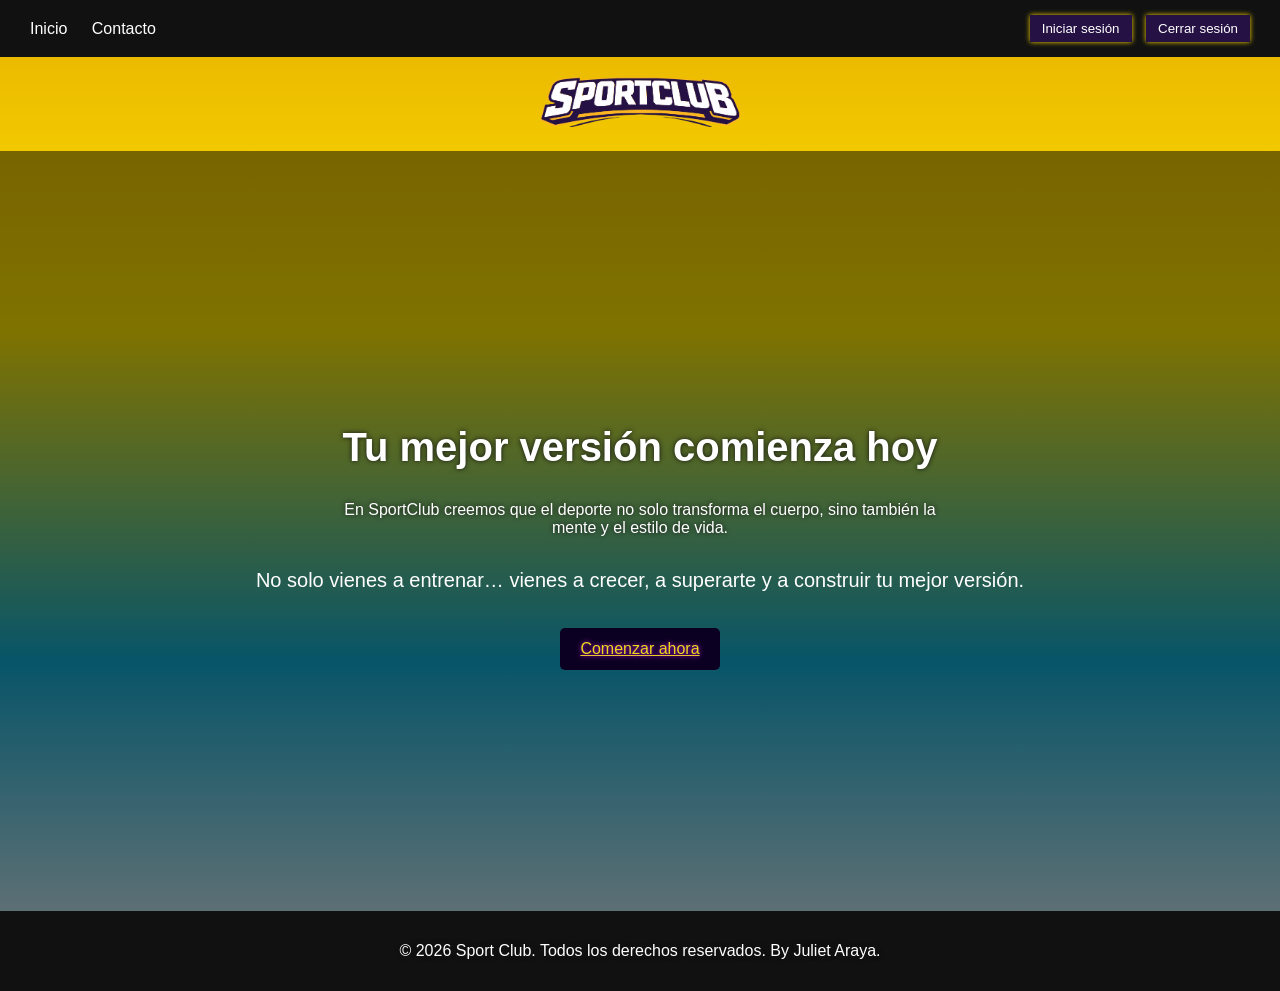
==== index.html @ 515625bf "Fix navbar link to point to the correct page" ====
<!DOCTYPE html>
<html lang="es">
<head>
    <meta charset="UTF-8">
    <meta name="viewport" content="width=device-width, initial-scale=1.0">
    <title>Sport Club</title>
    <link rel="icon" type="image/png" href="./img/icon2.png">
    <link rel="stylesheet" href="./css/index_styles.css">
</head>
<body>

    <nav class="navbar">
        <div class="nav-left">
            <a href="./index.html">Inicio</a>
            <a href="./contacto.html">Contacto</a>
        </div>

        <div class="nav-right">
            <button onclick="window.location.href='./login.html'">
                Iniciar sesión
            </button>
            <button onclick="logout()">Cerrar sesión</button>

        <script>
            function logout(){
                localStorage.removeItem("user");
                window.location.href = "login.html";
            }
</script>
        </div>
    </nav>

    <header>
        <div class="logo">
            <img src="./img/logo_empresa_letra_v1.png" alt="Logo Sport Club">
        </div>
    </header>

    <main>
        <section class="hero">
            <h1>Tu mejor versión comienza hoy</h1>

            <p>
                En SportClub creemos que el deporte no solo transforma el cuerpo,
                sino también la mente y el estilo de vida.
            </p>

            <h2>
                No solo vienes a entrenar… vienes a crecer, a superarte y a construir tu mejor versión.
            </h2>

            <a href="./register.html" class="cta">Comenzar ahora</a>
        </section>
    </main>

    <footer>
        <p>&copy; 2026 Sport Club. Todos los derechos reservados. By Juliet Araya.</p>
    </footer>

</body>
</html>
---- css/index_styles.css ----
body{
    margin: 0;
    min-height: 100vh;
    font-family: Arial, sans-serif;
    background: linear-gradient(#e7b100, #ffe600, #0faad1, #f1f1f1);
    background-repeat: no-repeat;
}

.navbar {
    display: flex;
    justify-content: space-between;
    align-items: center;
    padding: 15px 30px;
    background: #111;
    color: white;
}

.navbar a {
    color: white;
    text-decoration: none;
    margin-right: 20px;
}

.nav-right button {
    margin-left: 10px;
    padding: 6px 12px;
    border: none;
    cursor: pointer;
}

header {
    text-align: center;
    padding: 20px;
}

.logo img {
    width: 200px;
}

.hero {
    height: 80vh;
    display: flex;
    flex-direction: column;
    justify-content: center;
    align-items: center;

    text-align: center;
    padding: 20px;

    background: linear-gradient(rgba(0,0,0,0.5), rgba(0,0,0,0.5)),
                url('../img/gym.jpg');
    background-size: cover;
    background-position: center;

    color: white;
}


.hero h1 {
    font-size: 40px;
    margin-bottom: 15px;
    text-shadow: 0px 0px 5px hsl(0, 0%, 8%);
}

.hero p {
    max-width: 600px;
    margin-bottom: 15px;
    text-shadow: 0px 0px 5px hsl(0, 0%, 8%);
}

.hero h2 {
    font-size: 20px;
    font-weight: normal;
}

.cta {
    margin-top: 20px;
    padding: 12px 20px;
    border: none;
    background: #0c0022;
    color: rgb(238, 217, 29);
    font-size: 16px;
    text-shadow: 0px 0px 5px hsl(290, 80%, 51%);
    cursor: pointer;
    border-radius: 5px;
    transition: 0.3s;
}

.cta:hover {
    color: rgb(255, 255, 255);
    background: #67e8ff;
}


footer {
    text-align: center;
    text-shadow: 0px 0px 5px hsl(0, 0%, 8%);
    padding: 15px;
    background: #111;
    color: white;
}

button{
    background-color: #251144;
    color: rgb(255, 255, 255);
    border: 2px solid #e4c40f;
    cursor: pointer;
    box-shadow: #ffd900 0px 0px 5px;
}

button:hover{
    background-color: #3c8ebd;
    border: 2px solid #6af5ff;
}
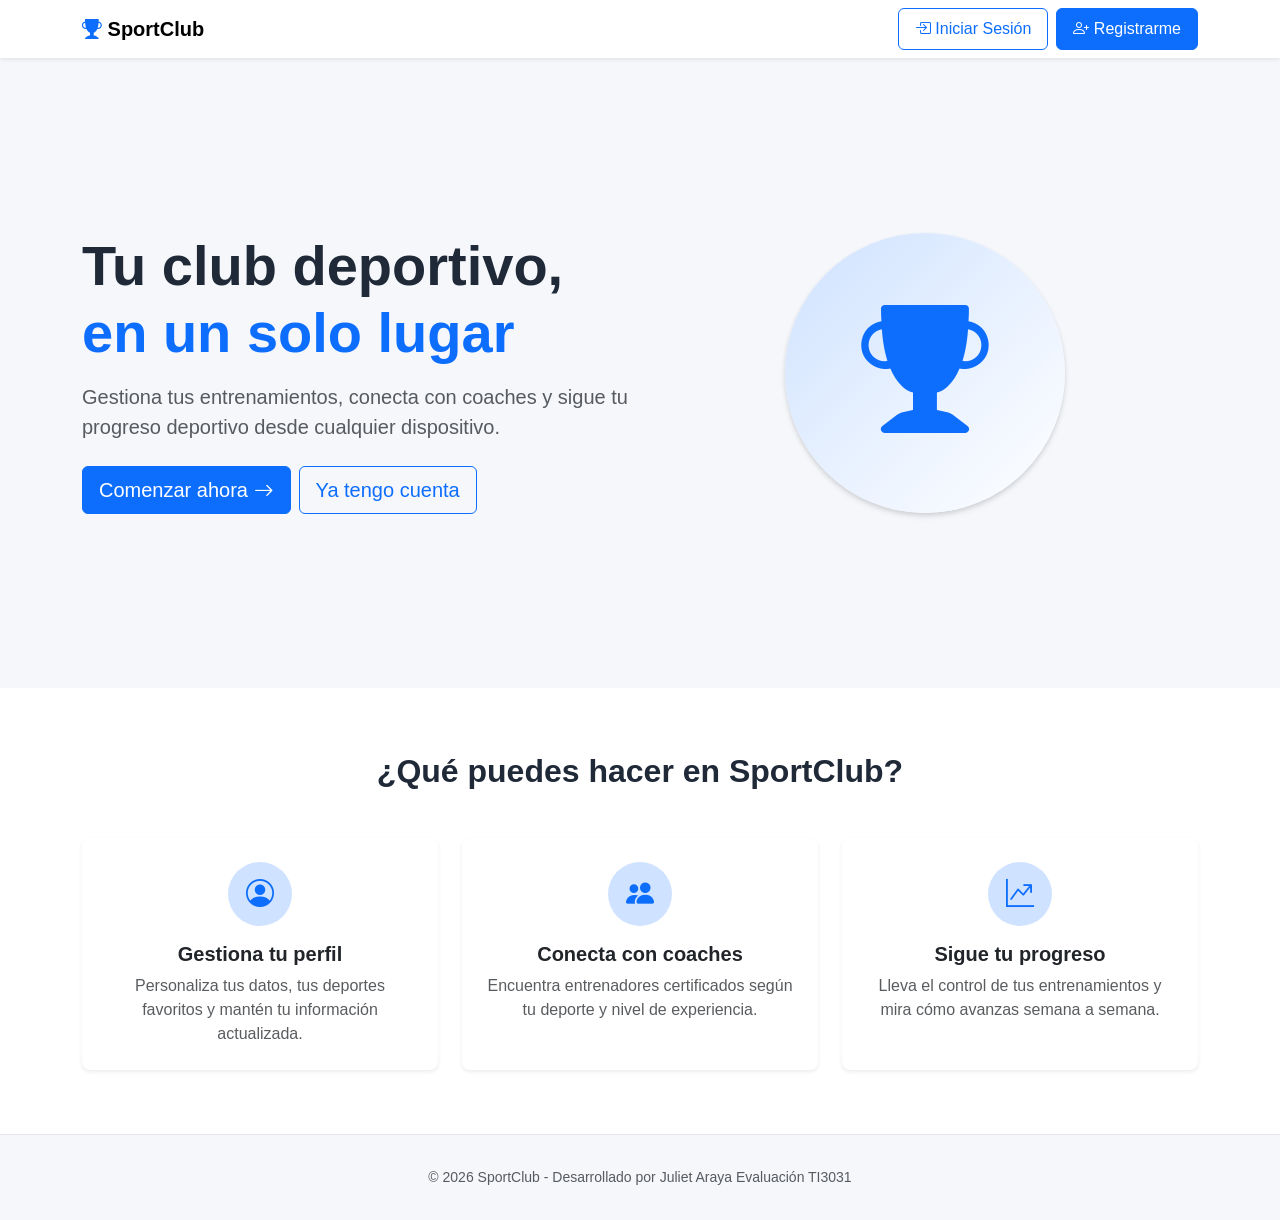
==== commit 1c203f07: "feat: refactor completo a arquitectura con API REST" ====
--- a/index.html
+++ b/index.html
@@ -3,59 +3,122 @@
 <head>
     <meta charset="UTF-8">
     <meta name="viewport" content="width=device-width, initial-scale=1.0">
-    <title>Sport Club</title>
-    <link rel="icon" type="image/png" href="./img/icon2.png">
-    <link rel="stylesheet" href="./css/index_styles.css">
+    <title>SportClub - Sistema Deportivo</title>
+    <link rel="icon" type="image/png" href="assets/img/icon2.png">
+    <link href="https://cdn.jsdelivr.net/npm/bootstrap@5.3.2/dist/css/bootstrap.min.css" rel="stylesheet">
+    <link href="https://cdn.jsdelivr.net/npm/bootstrap-icons@1.11.1/font/bootstrap-icons.css" rel="stylesheet">
+    <link rel="stylesheet" href="css/styles.css">
 </head>
-<body>
+<body class="landing-page">
+    <script>
+        (function() {
+            const u = JSON.parse(localStorage.getItem("user") || "null");
+            const t = localStorage.getItem("token");
+            if (t && u) {
+                const rutas = {
+                    admin: "vistas/admin.html",
+                    coach: "vistas/coach.html",
+                    user: "vistas/user.html"
+                };
+                window.location.href = rutas[u.role] || "vistas/user.html";
+            }
+        })();
+    </script>
 
-    <nav class="navbar">
-        <div class="nav-left">
-            <a href="./index.html">Inicio</a>
-            <a href="./contacto.html">Contacto</a>
-        </div>
-
-        <div class="nav-right">
-            <button onclick="window.location.href='./login.html'">
-                Iniciar sesión
+    <nav class="navbar navbar-expand-lg navbar-light bg-white shadow-sm landing-navbar">
+        <div class="container">
+            <a class="navbar-brand fw-bold" href="index.html">
+                <i class="bi bi-trophy-fill text-primary"></i> SportClub
+            </a>
+            <button class="navbar-toggler" type="button" data-bs-toggle="collapse" data-bs-target="#menuPrincipal">
+                <span class="navbar-toggler-icon"></span>
             </button>
-            <button onclick="logout()">Cerrar sesión</button>
-
-        <script>
-            function logout(){
-                localStorage.removeItem("user");
-                window.location.href = "login.html";
-            }
-</script>
+            <div class="collapse navbar-collapse justify-content-end" id="menuPrincipal">
+                <a href="vistas/login.html" class="btn btn-outline-primary me-2">
+                    <i class="bi bi-box-arrow-in-right"></i> Iniciar Sesión
+                </a>
+                <a href="vistas/registro.html" class="btn btn-primary">
+                    <i class="bi bi-person-plus"></i> Registrarme
+                </a>
+            </div>
         </div>
     </nav>
 
-    <header>
-        <div class="logo">
-            <img src="./img/logo_empresa_letra_v1.png" alt="Logo Sport Club">
+    <section class="hero-section">
+        <div class="container">
+            <div class="row align-items-center">
+                <div class="col-lg-6 text-center text-lg-start">
+                    <h1 class="display-4 fw-bold mb-3">
+                        Tu club deportivo, <span class="text-primary">en un solo lugar</span>
+                    </h1>
+                    <p class="lead text-muted mb-4">
+                        Gestiona tus entrenamientos, conecta con coaches y sigue tu progreso deportivo desde cualquier dispositivo.
+                    </p>
+                    <div class="d-flex gap-2 justify-content-center justify-content-lg-start">
+                        <a href="vistas/registro.html" class="btn btn-primary btn-lg">
+                            Comenzar ahora <i class="bi bi-arrow-right"></i>
+                        </a>
+                        <a href="vistas/login.html" class="btn btn-outline-primary btn-lg">
+                            Ya tengo cuenta
+                        </a>
+                    </div>
+                </div>
+                <div class="col-lg-6 text-center mt-5 mt-lg-0">
+                    <div class="hero-icon-wrap">
+                        <i class="bi bi-trophy-fill"></i>
+                    </div>
+                </div>
+            </div>
         </div>
-    </header>
+    </section>
 
-    <main>
-        <section class="hero">
-            <h1>Tu mejor versión comienza hoy</h1>
+    <section class="features-section">
+        <div class="container">
+            <h2 class="text-center mb-5 fw-bold">¿Qué puedes hacer en SportClub?</h2>
+            <div class="row g-4">
+                <div class="col-md-4">
+                    <div class="card h-100 border-0 shadow-sm text-center p-4">
+                        <div class="feature-icon mx-auto mb-3">
+                            <i class="bi bi-person-circle"></i>
+                        </div>
+                        <h5 class="fw-bold">Gestiona tu perfil</h5>
+                        <p class="text-muted mb-0">
+                            Personaliza tus datos, tus deportes favoritos y mantén tu información actualizada.
+                        </p>
+                    </div>
+                </div>
+                <div class="col-md-4">
+                    <div class="card h-100 border-0 shadow-sm text-center p-4">
+                        <div class="feature-icon mx-auto mb-3">
+                            <i class="bi bi-people-fill"></i>
+                        </div>
+                        <h5 class="fw-bold">Conecta con coaches</h5>
+                        <p class="text-muted mb-0">
+                            Encuentra entrenadores certificados según tu deporte y nivel de experiencia.
+                        </p>
+                    </div>
+                </div>
+                <div class="col-md-4">
+                    <div class="card h-100 border-0 shadow-sm text-center p-4">
+                        <div class="feature-icon mx-auto mb-3">
+                            <i class="bi bi-graph-up-arrow"></i>
+                        </div>
+                        <h5 class="fw-bold">Sigue tu progreso</h5>
+                        <p class="text-muted mb-0">
+                            Lleva el control de tus entrenamientos y mira cómo avanzas semana a semana.
+                        </p>
+                    </div>
+                </div>
+            </div>
+        </div>
+    </section>
 
-            <p>
-                En SportClub creemos que el deporte no solo transforma el cuerpo,
-                sino también la mente y el estilo de vida.
-            </p>
-
-            <h2>
-                No solo vienes a entrenar… vienes a crecer, a superarte y a construir tu mejor versión.
-            </h2>
-
-            <a href="./register.html" class="cta">Comenzar ahora</a>
-        </section>
-    </main>
-
-    <footer>
-        <p>&copy; 2026 Sport Club. Todos los derechos reservados. By Juliet Araya.</p>
+    <footer class="landing-footer">
+        <div class="container text-center text-muted small">
+            © 2026 SportClub - Desarrollado por Juliet Araya Evaluación TI3031
+        </div>
     </footer>
 
+    <script src="https://cdn.jsdelivr.net/npm/bootstrap@5.3.2/dist/js/bootstrap.bundle.min.js"></script>
 </body>
-</html>
+</html>
--- a/css/styles.css
+++ b/css/styles.css
@@ -0,0 +1,333 @@
+/*1. VARIABLES CSS (Custom Properties)*/
+    :root {
+    /* Paleta de colores */
+    --primary: #0d6efd;
+    --primary-dark: #0a58ca;
+    --primary-light: #cfe2ff;
+    --success: #198754;
+    --danger: #dc3545;
+    --warning: #ffc107;
+    --bg-page: #f5f7fb;
+    --bg-card: #ffffff;
+    --text-dark: #1f2937;
+    --text-muted: #6b7280;
+    --border: #e5e7eb;
+    /* Espaciado consistente (escala) */
+    --space-xs: 0.5rem;
+    --space-sm: 0.75rem;
+    --space-md: 1rem;
+    --space-lg: 1.5rem;
+    --space-xl: 2rem;
+    /* Bordes redondeados */
+    --radius-sm: 0.375rem;
+    --radius-md: 0.5rem;
+    --radius-lg: 0.75rem;
+    /* Sombras */
+    --shadow-sm: 0 1px 2px rgba(0,0,0,0.05);
+    --shadow-md: 0 1px 3px rgba(0,0,0,0.05), 0 1px 2px rgba(0,0,0,0.1);
+    --shadow-lg: 0 4px 6px rgba(0,0,0,0.07), 0 2px 4px rgba(0,0,0,0.1);
+    /* Layout */
+    --sidebar-width: 240px;
+    --navbar-height: 56px;
+    }
+    /* Reset / base */
+    body {
+    font-family: -apple-system, BlinkMacSystemFont, "Segoe UI", Roboto, sans-serif;
+    background: var(--bg-page);
+    color: var(--text-dark);
+    line-height: 1.5;
+    }
+    * {
+    -webkit-font-smoothing: antialiased;
+    -moz-osx-font-smoothing: grayscale;
+    }
+
+    /*PÁGINAS DE AUTENTICACIÓN*/
+    .auth-page {
+    min-height: 100vh;
+    display: flex;
+    align-items: center;
+    justify-content: center;
+    background: linear-gradient(135deg, #667eea 0%, #764ba2 100%);
+    padding: var(--space-md);
+    }
+    .auth-card {
+    width: 100%;
+    max-width: 420px;
+    background: var(--bg-card);
+    border-radius: var(--radius-lg);
+    box-shadow: var(--shadow-lg);
+    padding: var(--space-xl);
+    }
+    .auth-card-wide {
+    max-width: 720px; /* registro tiene más campos */
+    }
+    .auth-logo {
+    width: 200px;
+    height: auto;
+    }
+
+    /*LAYOUT DE DASHBOARDS*/
+    .dashboard-body {
+    background: var(--bg-page);
+    }
+    /* Grid: sidebar fijo a la izquierda + contenido flexible */
+    .dashboard-layout {
+    display: grid;
+    grid-template-columns: var(--sidebar-width) 1fr;
+    min-height: calc(100vh - var(--navbar-height));
+    }
+    .sidebar {
+    background: var(--bg-card);
+    border-right: 1px solid var(--border);
+    padding: var(--space-lg) var(--space-md);
+    min-height: 100%;
+    }
+    .sidebar .nav-link {
+    color: var(--text-dark);
+    padding: var(--space-sm) var(--space-md);
+    border-radius: var(--radius-sm);
+    margin-bottom: 4px;
+    transition: all 0.2s ease;
+    }
+    .sidebar .nav-link:hover {
+    background: var(--bg-page);
+    color: var(--primary);
+    }
+    /* Opción "activa": el módulo de la página actual */
+    .sidebar .nav-link.active {
+    background: var(--primary-light);
+    color: var(--primary);
+    font-weight: 600;
+    }
+    .sidebar .nav-link i {
+    margin-right: var(--space-xs);
+    }
+    .main-content {
+    padding: var(--space-xl);
+    }
+
+    /*CARDS (contenedores)*/
+    .card {
+    border: 1px solid var(--border);
+    border-radius: var(--radius-md);
+    box-shadow: var(--shadow-md);
+    transition: box-shadow 0.2s ease;
+    }
+    .card:hover {
+    box-shadow: var(--shadow-lg);
+
+    }
+    .card-header {
+    background: var(--bg-card);
+    border-bottom: 1px solid var(--border);
+    padding: var(--space-md) var(--space-lg);
+    }
+    /*BOTONES (sobrescribir Bootstrap)*/
+    .btn {
+    border-radius: var(--radius-sm);
+    font-weight: 500;
+    padding: 0.5rem 1rem;
+    transition: all 0.2s ease;
+    }
+    .btn-primary {
+    background: var(--primary);
+    border-color: var(--primary);
+    }
+    .btn-primary:hover {
+    background: var(--primary-dark);
+    border-color: var(--primary-dark);
+    transform: translateY(-1px); /* sutil elevación al hover */
+    }
+    /* Botones cuadrados de acción en la tabla */
+    .table .btn-sm {
+    width: 32px;
+    height: 32px;
+    padding: 0;
+    display: inline-flex;
+    align-items: center;
+    justify-content: center;
+    }
+
+    /* --------------------------------------------------------
+    FORMULARIOS
+    -------------------------------------------------------- */
+    .form-label {
+    font-weight: 500;
+    color: var(--text-dark);
+    margin-bottom: 0.25rem;
+    }
+    .form-control,
+    .form-select {
+    border: 1px solid var(--border);
+    border-radius: var(--radius-sm);
+    padding: 0.5rem 0.75rem;
+    transition: border-color 0.2s ease, box-shadow 0.2s ease;
+    }
+    /* Estado focus: aro azul suave */
+    .form-control:focus,
+    .form-select:focus {
+    border-color: var(--primary);
+    box-shadow: 0 0 0 3px var(--primary-light);
+    }
+    /* Estado error: borde rojo (Bootstrap usa is-invalid) */
+    .form-control.is-invalid {
+    border-color: var(--danger);
+    }
+    .invalid-feedback {
+    font-size: 0.875rem;
+    color: var(--danger);
+    }
+
+    /* --------------------------------------------------------
+    TABLAS
+    -------------------------------------------------------- */
+    .table {
+    margin-bottom: 0;
+    }
+    .table > :not(caption) > * > * {
+    padding: 0.875rem 1rem;
+    }
+    .table thead {
+    background: var(--bg-page);
+    }
+    .table thead th {
+    font-weight: 600;
+    font-size: 0.875rem;
+    color: var(--text-muted);
+    text-transform: uppercase;
+    letter-spacing: 0.025em;
+    border-bottom: 1px solid var(--border);
+    }
+    .table-hover tbody tr:hover {
+    background: var(--bg-page);
+    }
+
+    /* --------------------------------------------------------
+    BADGES (rol de usuario)
+    -------------------------------------------------------- */
+    .badge {
+    font-weight: 500;
+    padding: 0.35em 0.65em;
+    border-radius: var(--radius-sm);
+    }
+
+    /* --------------------------------------------------------
+    PERFIL: avatar circular
+    -------------------------------------------------------- */
+    .profile-avatar {
+    width: 120px;
+    height: 120px;
+    border-radius: 50%;
+    background: var(--primary-light);
+    color: var(--primary);
+    display: flex;
+    align-items: center;
+    justify-content: center;
+    font-size: 4rem;
+    }
+    /* --------------------------------------------------------
+    RESPONSIVE: pantallas chicas
+    -------------------------------------------------------- */
+    @media (max-width: 991.98px) {
+    .dashboard-layout {
+    grid-template-columns: 1fr; /* sidebar pasa a fila */
+    }
+    .sidebar {
+    display: none;
+    }
+    .sidebar.show {
+    display: block;
+    position: fixed;
+    top: var(--navbar-height);
+    left: 0;
+    width: 100%;
+    z-index: 1000;
+    }
+    .main-content {
+    padding: var(--space-md);
+    }
+    }
+    /* --------------------------------------------------------
+    ANIMACIONES SUTILES
+    -------------------------------------------------------- */
+    @keyframes fadeIn {
+    from { opacity: 0; transform: translateY(10px); }
+    to { opacity: 1; transform: translateY(0); }
+    }
+    .card,
+    .alert {
+    animation: fadeIn 0.3s ease;
+    }
+
+    
+    /*LANDING PAGE (index.html)*/
+    .landing-page {
+    background: var(--bg-page);
+    }
+
+    .landing-navbar {
+    position: sticky;        
+    top: 0;
+    z-index: 100;
+    }
+
+    .hero-section {
+    padding: 5rem 0;
+    min-height: 70vh;
+    display: flex;
+    align-items: center;
+    }
+
+    .hero-icon-wrap {
+    width: 280px;
+    height: 280px;
+    margin: 0 auto;
+    border-radius: 50%;
+    background: linear-gradient(135deg, var(--primary-light), white);
+    display: flex;
+    align-items: center;
+    justify-content: center;
+    box-shadow: var(--shadow-lg);
+    }
+
+    .hero-icon-wrap i {
+    font-size: 8rem;
+    color: var(--primary);
+    }
+
+    .features-section {
+    padding: 4rem 0;
+    background: white;
+    }
+
+    .feature-icon {
+    width: 64px;
+    height: 64px;
+    border-radius: 50%;
+    background: var(--primary-light);
+    color: var(--primary);
+    display: flex;
+    align-items: center;
+    justify-content: center;
+    font-size: 1.75rem;
+    }
+
+    .landing-footer {
+    padding: 2rem 0;
+    background: var(--bg-page);
+    border-top: 1px solid var(--border);
+    }
+
+
+    
+    /*ÍCONOS DE ESTADÍSTICAS EN DASHBOARDS*/
+    .stat-icon {
+    width: 48px;
+    height: 48px;
+    border-radius: var(--radius-md);
+    display: flex;
+    align-items: center;
+    justify-content: center;
+    font-size: 1.5rem;
+    }
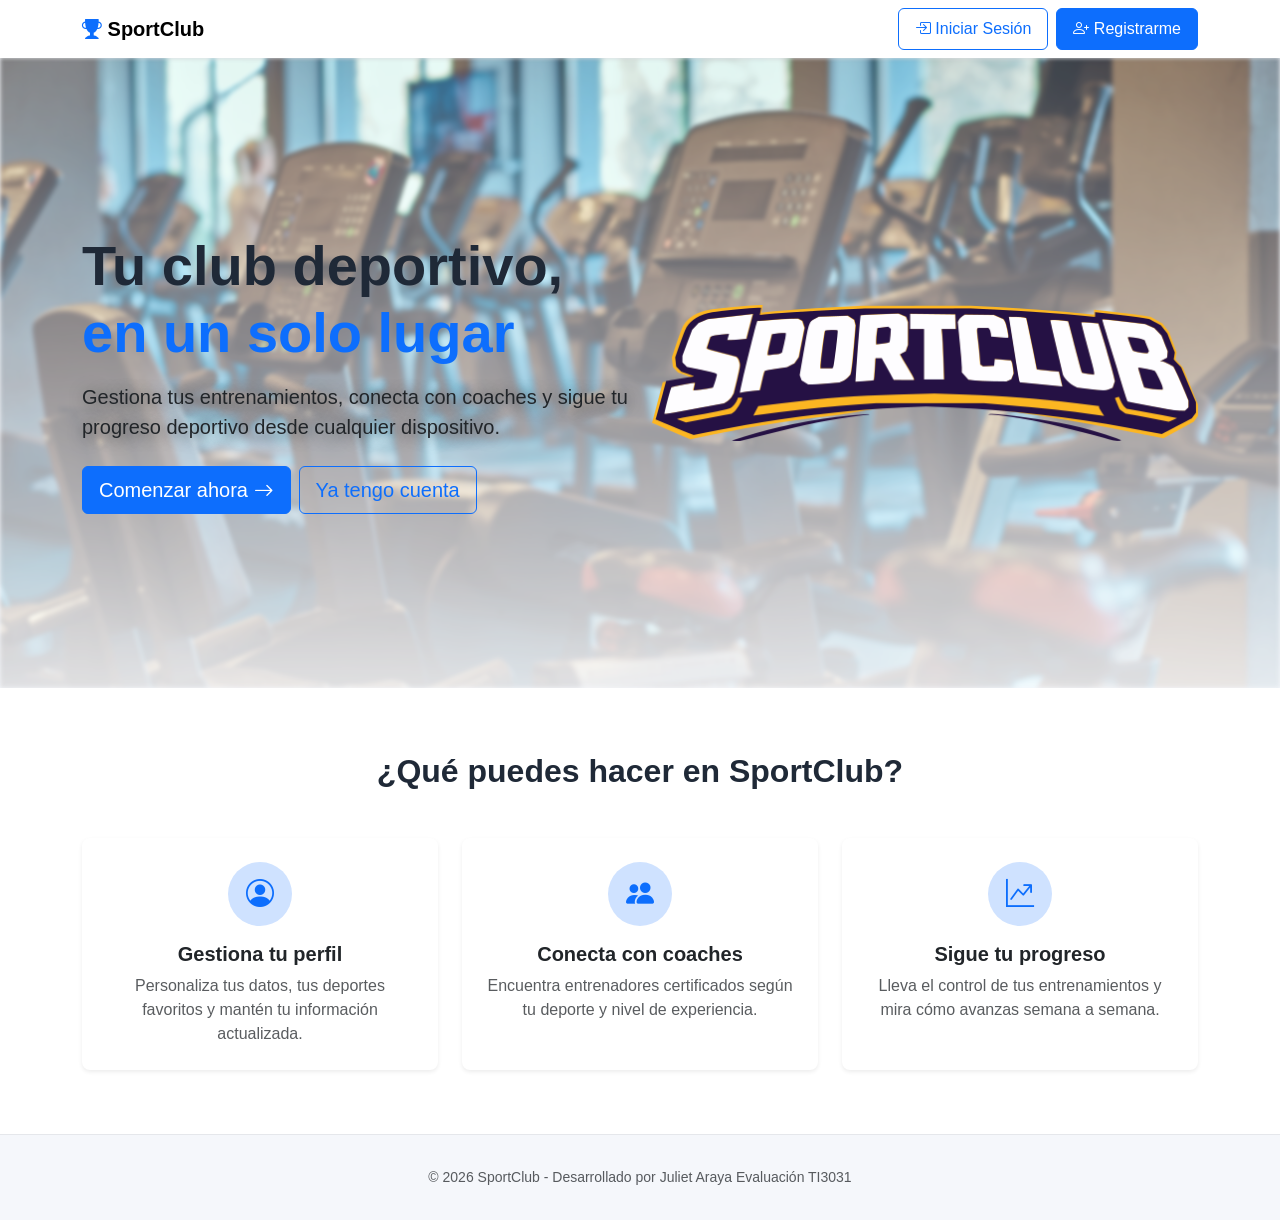
==== commit 5b164400: "actualización index y css" ====
--- a/index.html
+++ b/index.html
@@ -3,11 +3,12 @@
 <head>
     <meta charset="UTF-8">
     <meta name="viewport" content="width=device-width, initial-scale=1.0">
-    <title>SportClub - Sistema Deportivo</title>
-    <link rel="icon" type="image/png" href="assets/img/icon2.png">
+    <title>Bienvenido a SportClub</title>
+    <link rel="icon" href="assets/img/icon2.png" type="image/png" sizes="16x16">
     <link href="https://cdn.jsdelivr.net/npm/bootstrap@5.3.2/dist/css/bootstrap.min.css" rel="stylesheet">
     <link href="https://cdn.jsdelivr.net/npm/bootstrap-icons@1.11.1/font/bootstrap-icons.css" rel="stylesheet">
     <link rel="stylesheet" href="css/styles.css">
+    <link rel="stylesheet" href="css/index.css">
 </head>
 <body class="landing-page">
     <script>
@@ -43,15 +44,14 @@
             </div>
         </div>
     </nav>
-
-    <section class="hero-section">
+    <section class="hero-section hero-with-bg">
         <div class="container">
             <div class="row align-items-center">
                 <div class="col-lg-6 text-center text-lg-start">
                     <h1 class="display-4 fw-bold mb-3">
                         Tu club deportivo, <span class="text-primary">en un solo lugar</span>
                     </h1>
-                    <p class="lead text-muted mb-4">
+                    <p class="lead text-dark mb-4">
                         Gestiona tus entrenamientos, conecta con coaches y sigue tu progreso deportivo desde cualquier dispositivo.
                     </p>
                     <div class="d-flex gap-2 justify-content-center justify-content-lg-start">
@@ -64,8 +64,9 @@
                     </div>
                 </div>
                 <div class="col-lg-6 text-center mt-5 mt-lg-0">
-                    <div class="hero-icon-wrap">
-                        <i class="bi bi-trophy-fill"></i>
+                    <div class="hero-image-wrapper">
+                        <img src="assets/img/logo_empresa_letra_v1.png"
+                            alt="Logo SportClub" class="img-fluid hero-icon">
                     </div>
                 </div>
             </div>
--- a/css/styles.css
+++ b/css/styles.css
@@ -330,4 +330,4 @@
     align-items: center;
     justify-content: center;
     font-size: 1.5rem;
-    }+    }
--- a/css/index.css
+++ b/css/index.css
@@ -0,0 +1,19 @@
+.hero-with-bg {
+    position: relative;
+    overflow: hidden;
+}
+
+.hero-with-bg::before {
+    content: "";
+    position: absolute;
+    inset: 0;
+    background: linear-gradient(rgba(255, 255, 255, 0), rgba(255, 255, 255, 0.842)), url('../assets/img/gym.jpg') center / cover no-repeat;
+    opacity: 0.8;
+    z-index: -1;
+    filter: blur(2px);
+}
+
+.lead.text-dark.mb-4 {
+    font-weight: 400;
+    text-shadow: 2px 2px 15px rgba(0, 0, 0, 0.548);
+}
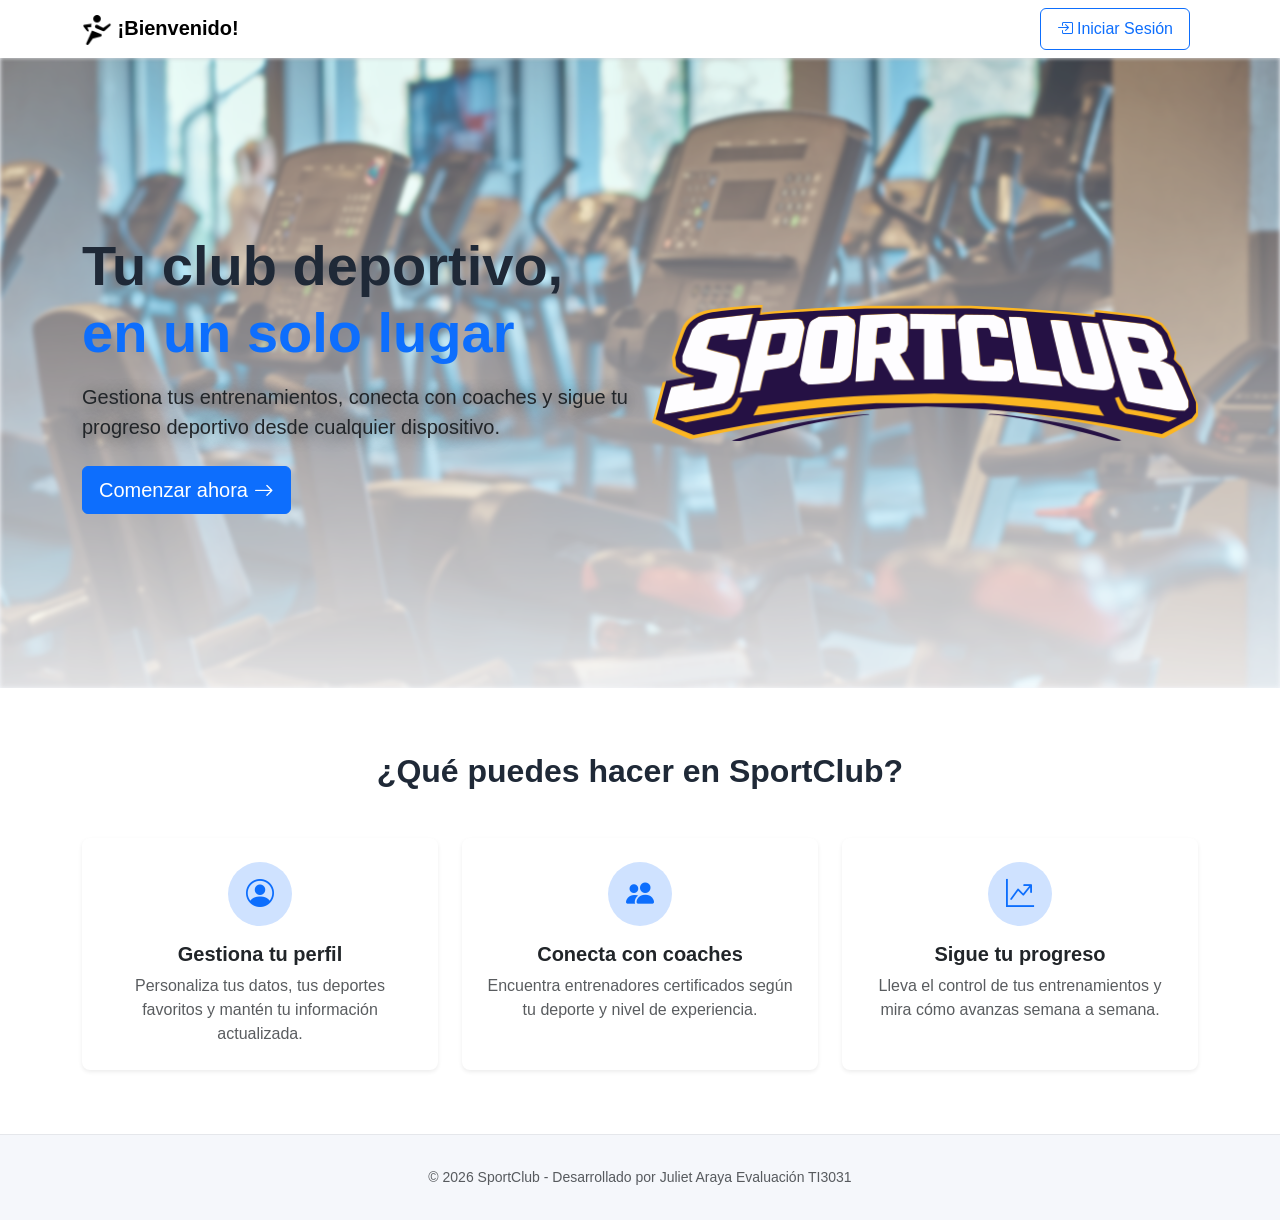
==== commit 49e1d112: "Actualización logo en nav" ====
--- a/index.html
+++ b/index.html
@@ -29,7 +29,7 @@
     <nav class="navbar navbar-expand-lg navbar-light bg-white shadow-sm landing-navbar">
         <div class="container">
             <a class="navbar-brand fw-bold" href="index.html">
-                <i class="bi bi-trophy-fill text-primary"></i> SportClub
+                <img src="assets/img/icon2.png" alt="Logo SportClub" class="img-fluid navbar-icon" style="height: 30px; vertical-align: middle;"> ¡Bienvenido!
             </a>
             <button class="navbar-toggler" type="button" data-bs-toggle="collapse" data-bs-target="#menuPrincipal">
                 <span class="navbar-toggler-icon"></span>
@@ -37,9 +37,6 @@
             <div class="collapse navbar-collapse justify-content-end" id="menuPrincipal">
                 <a href="vistas/login.html" class="btn btn-outline-primary me-2">
                     <i class="bi bi-box-arrow-in-right"></i> Iniciar Sesión
-                </a>
-                <a href="vistas/registro.html" class="btn btn-primary">
-                    <i class="bi bi-person-plus"></i> Registrarme
                 </a>
             </div>
         </div>
@@ -57,9 +54,6 @@
                     <div class="d-flex gap-2 justify-content-center justify-content-lg-start">
                         <a href="vistas/registro.html" class="btn btn-primary btn-lg">
                             Comenzar ahora <i class="bi bi-arrow-right"></i>
-                        </a>
-                        <a href="vistas/login.html" class="btn btn-outline-primary btn-lg">
-                            Ya tengo cuenta
                         </a>
                     </div>
                 </div>
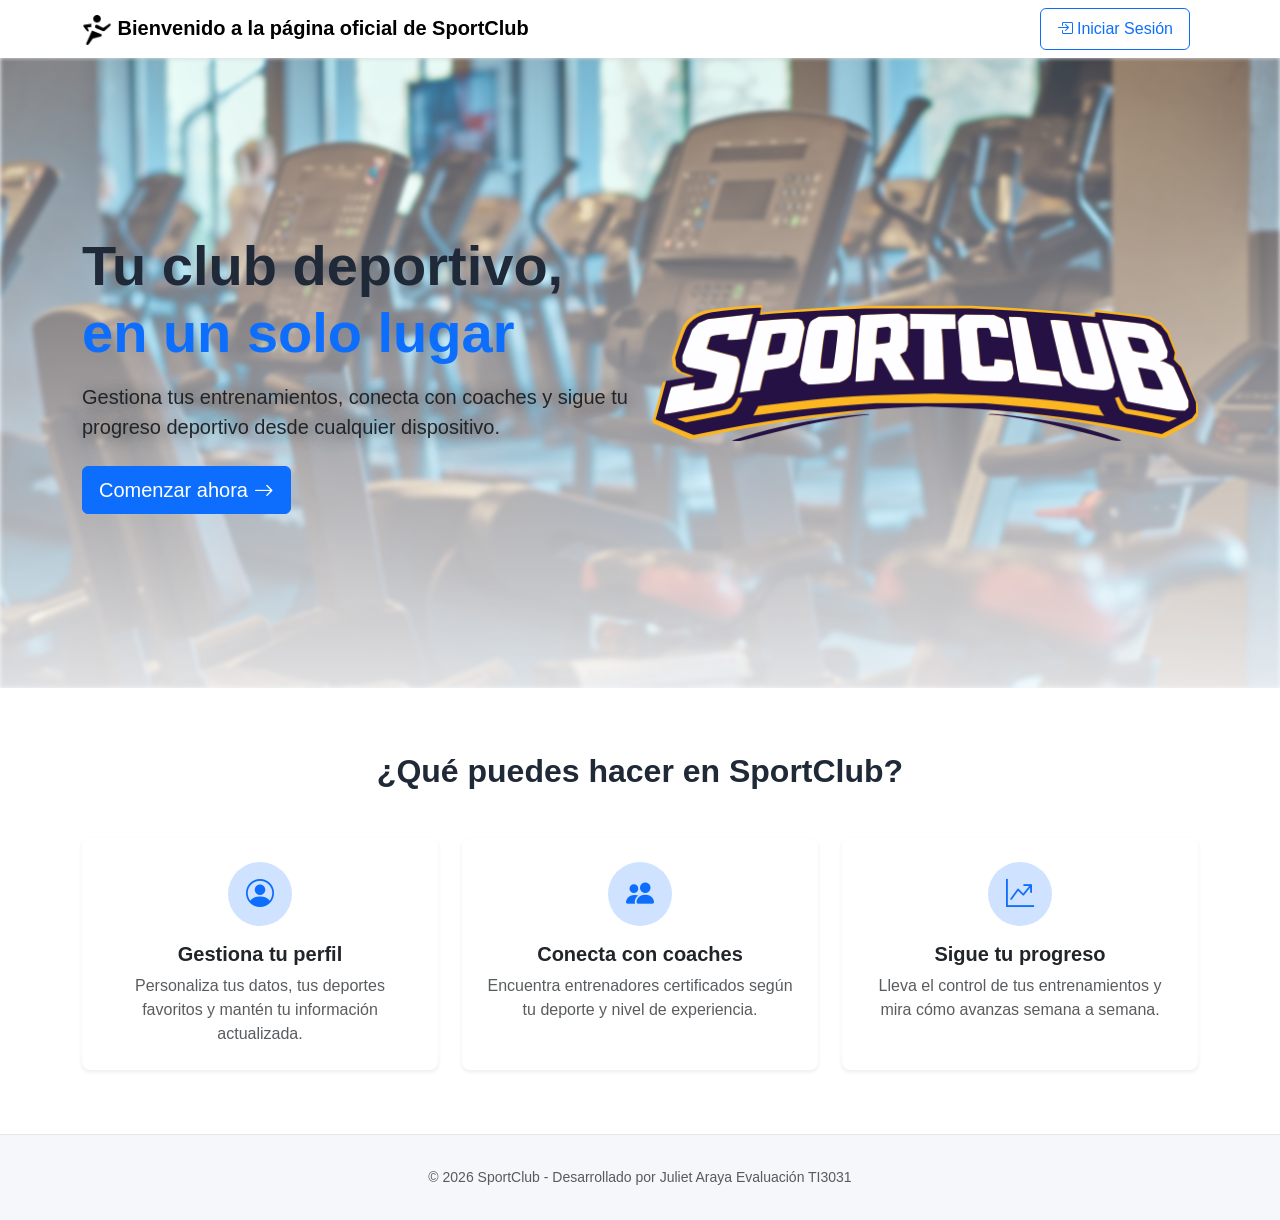
==== commit 5434398a: "Corrección errores y título navbar" ====
--- a/index.html
+++ b/index.html
@@ -29,7 +29,7 @@
     <nav class="navbar navbar-expand-lg navbar-light bg-white shadow-sm landing-navbar">
         <div class="container">
             <a class="navbar-brand fw-bold" href="index.html">
-                <img src="assets/img/icon2.png" alt="Logo SportClub" class="img-fluid navbar-icon" style="height: 30px; vertical-align: middle;"> ¡Bienvenido!
+                <img src="assets/img/icon2.png" alt="Logo SportClub" class="img-fluid navbar-icon" style="height: 30px; vertical-align: middle;"> Bienvenido a la página oficial de SportClub
             </a>
             <button class="navbar-toggler" type="button" data-bs-toggle="collapse" data-bs-target="#menuPrincipal">
                 <span class="navbar-toggler-icon"></span>
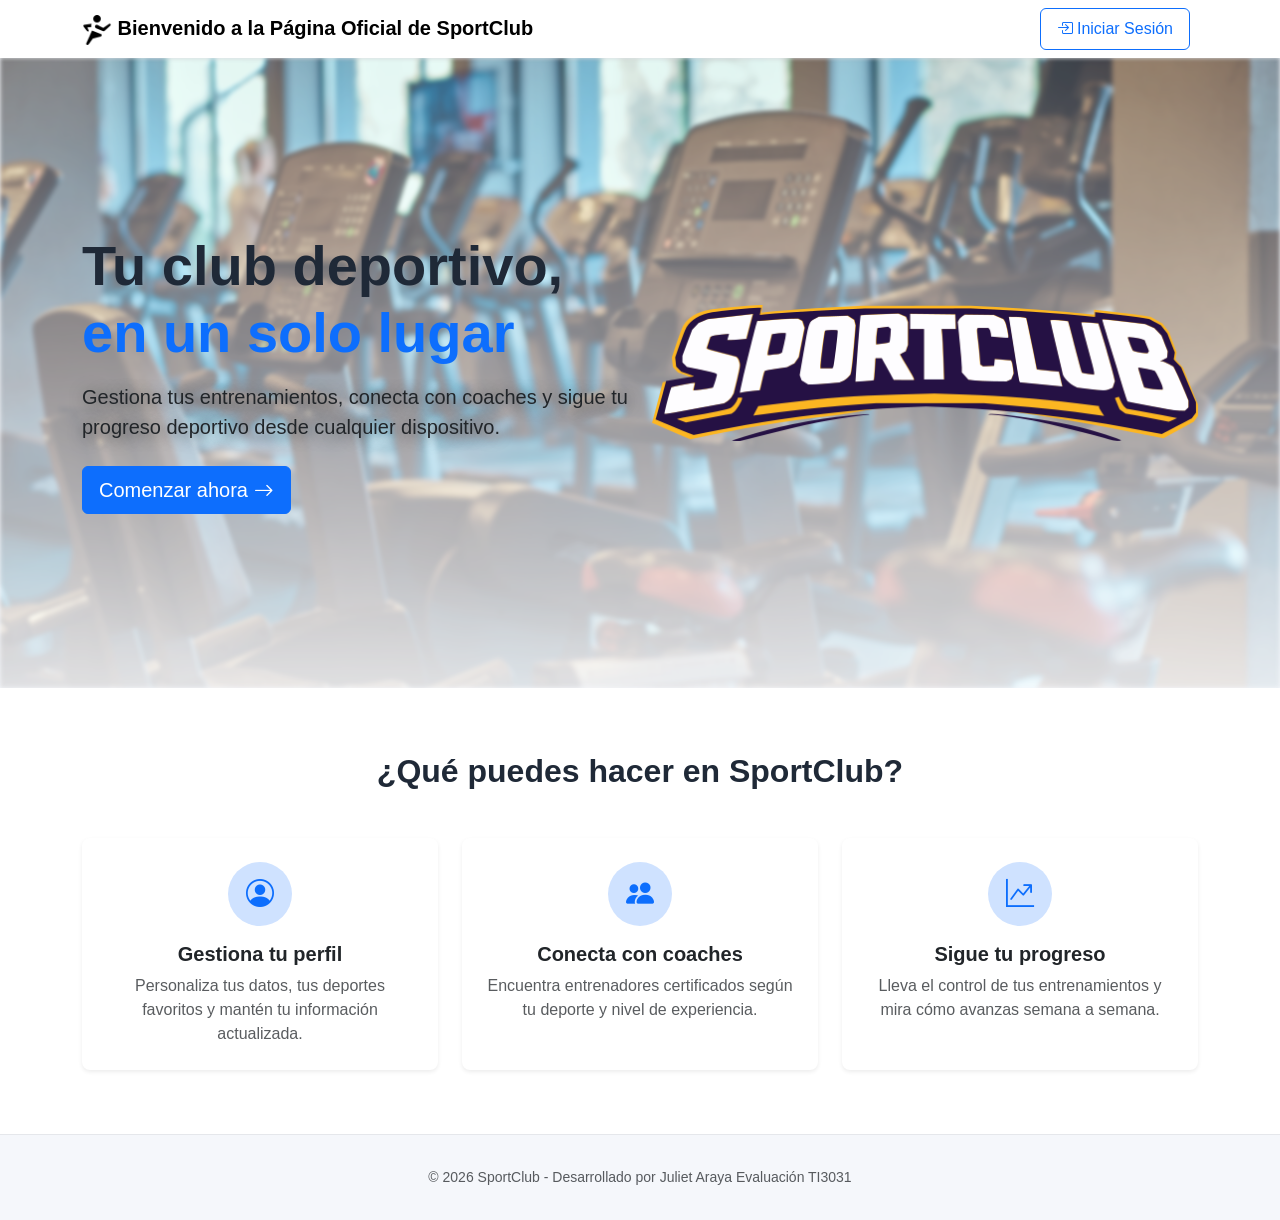
==== commit 3b320c87: "Cambio Slogan" ====
--- a/index.html
+++ b/index.html
@@ -29,7 +29,7 @@
     <nav class="navbar navbar-expand-lg navbar-light bg-white shadow-sm landing-navbar">
         <div class="container">
             <a class="navbar-brand fw-bold" href="index.html">
-                <img src="assets/img/icon2.png" alt="Logo SportClub" class="img-fluid navbar-icon" style="height: 30px; vertical-align: middle;"> Bienvenido a la página oficial de SportClub
+                <img src="assets/img/icon2.png" alt="Logo SportClub" class="img-fluid navbar-icon" style="height: 30px; vertical-align: middle;"> Bienvenido a la Página Oficial de SportClub
             </a>
             <button class="navbar-toggler" type="button" data-bs-toggle="collapse" data-bs-target="#menuPrincipal">
                 <span class="navbar-toggler-icon"></span>
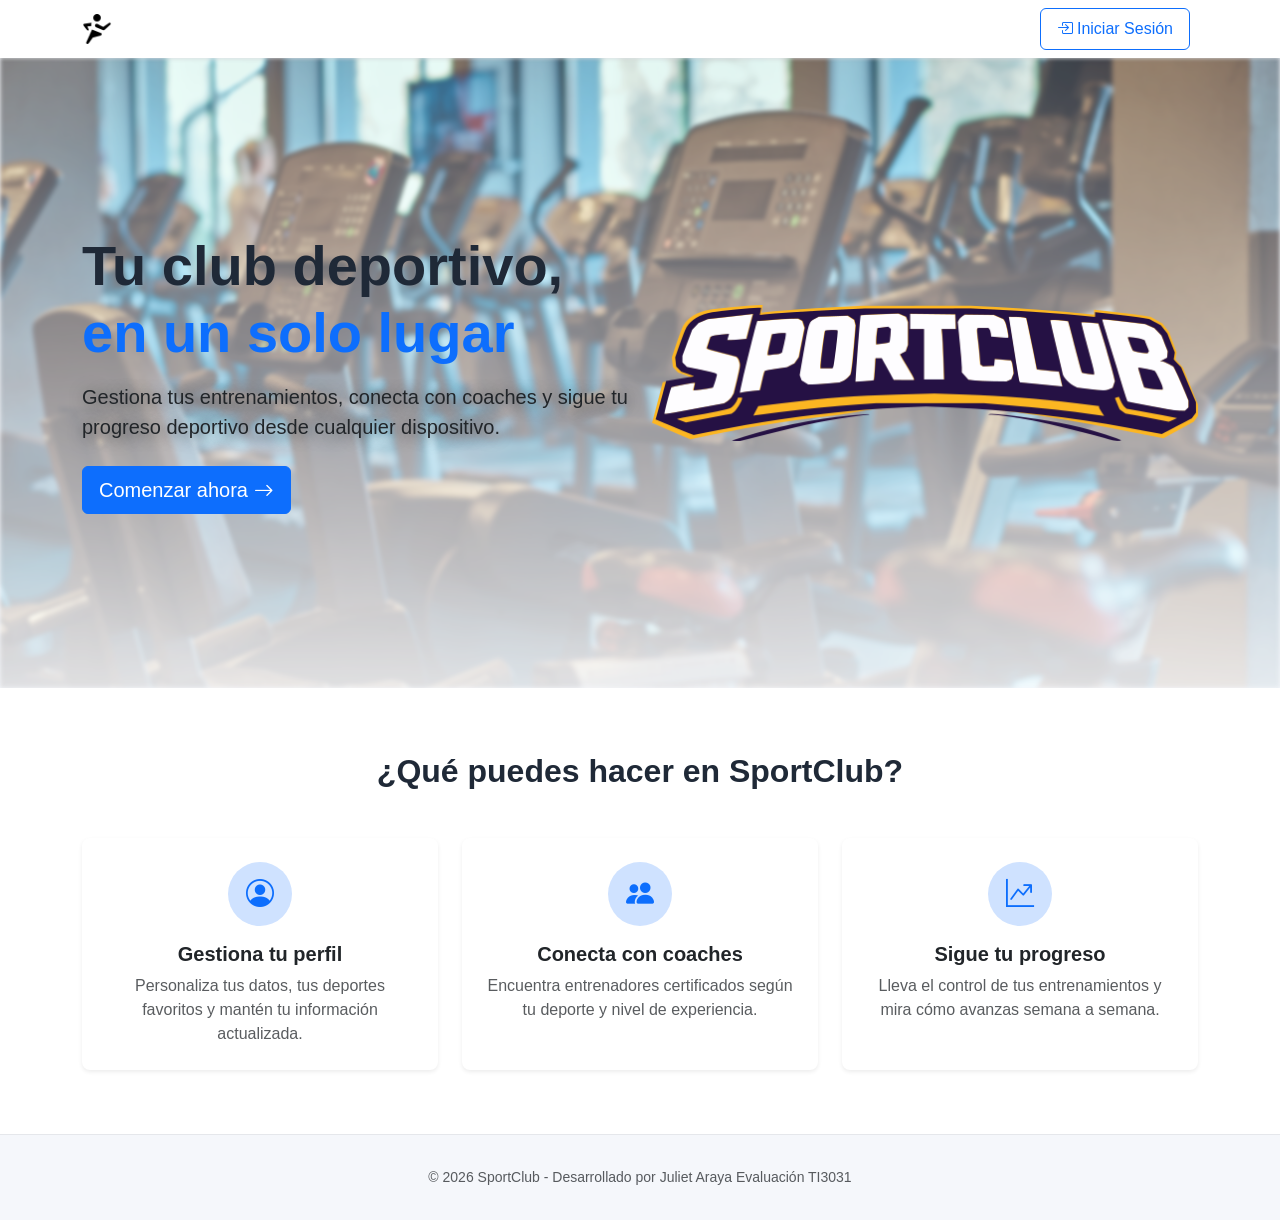
==== commit e2b66a19: "centrado imagen navbar" ====
--- a/index.html
+++ b/index.html
@@ -28,8 +28,8 @@
 
     <nav class="navbar navbar-expand-lg navbar-light bg-white shadow-sm landing-navbar">
         <div class="container">
-            <a class="navbar-brand fw-bold" href="index.html">
-                <img src="assets/img/icon2.png" alt="Logo SportClub" class="img-fluid navbar-icon" style="height: 30px; vertical-align: middle;"> Bienvenido a la Página Oficial de SportClub
+            <a class="navbar-brand fw-bold mx-auto" href="index.html">
+                <img src="assets/img/icon2.png" alt="Logo SportClub" class="img-fluid navbar-icon d-block mx-auto" style="height: 30px; vertical-align: middle;">
             </a>
             <button class="navbar-toggler" type="button" data-bs-toggle="collapse" data-bs-target="#menuPrincipal">
                 <span class="navbar-toggler-icon"></span>
